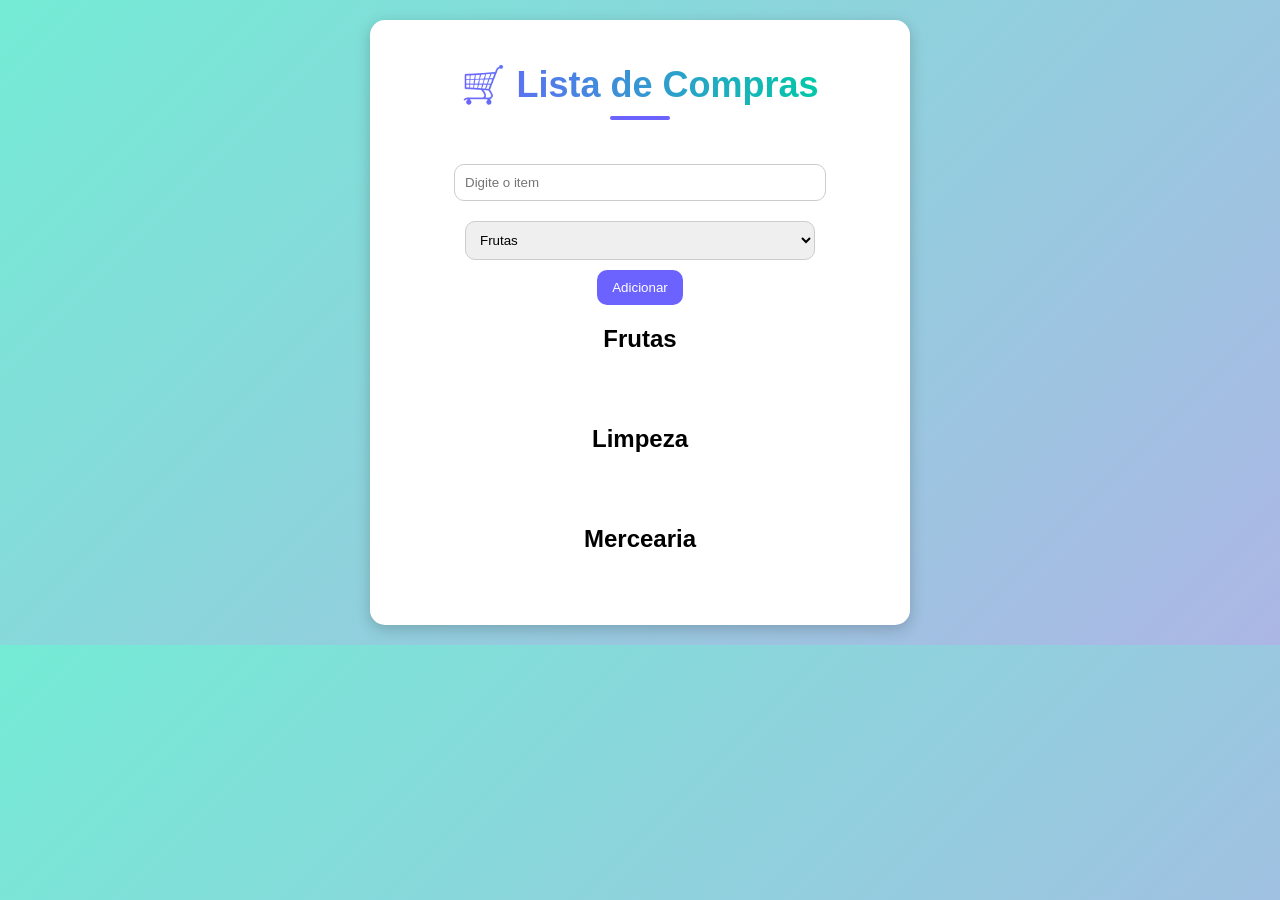
==== index.html @ 31687ebc "novo" ====
<!DOCTYPE html>
<html lang="pt-br">
<head>
    <meta charset="UTF-8">
    <title>Lista de Compras</title>
    <link rel="stylesheet" href="style.css">
</head>

<body>

<div class="container">
    <h1 class="titulo">🛒 Lista de Compras</h1>

    <input type="text" id="item" placeholder="Digite o item">

    <select id="categoria">
        <option value="frutas">Frutas</option>
        <option value="limpeza">Limpeza</option>
        <option value="mercearia">Mercearia</option>
    </select>

    <button onclick="adicionarItem()">Adicionar</button>

      <h2>Frutas</h2>
      <ul id="frutas"></ul>

      <h2>Limpeza</h2>
      <ul id="limpeza"></ul>

     <h2>Mercearia</h2>
      <ul id="mercearia"></ul>
</div>

<script src="script.js"></script>

</body>
</html>
---- style.css ----
/* Reset básico */
body {
    font-family: Arial, sans-serif;
    background: linear-gradient(135deg, #74ebd5, #ACB6E5);
    margin: 0;
    padding: 0;
    text-align: center;
}

/* Título bonito */
.titulo {
    font-size: 36px;
    background: linear-gradient(90deg, #6C63FF, #00C9A7);
    -webkit-background-clip: text;
    -webkit-text-fill-color: transparent;
    text-align: center;
}

/* linha embaixo do título */
.titulo::after {
    content: "";
    display: block;
    width: 60px;
    height: 4px;
    background: #6C63FF;
    margin: 10px auto;
    border-radius: 10px;
}

/* Caixa principal */
.container {

    display: flex;
    flex-direction: column;
    align-items: center;
    background: white;
    width: 80%;
    max-width: 500px;
    margin: 20px auto;
    padding: 20px;
    border-radius: 15px;
    box-shadow: 0 4px 15px rgba(0,0,0,0.2);
}

/* Inputs */
input, select {
    
    display: block;
    margin: 10px auto; /* ISSO CENTRALIZA */
    padding: 10px;
    margin: 10px;
    width: 70%;
    border-radius: 10px;
    border: 1px solid #ccc;
}

/* Botão */
button {
    padding: 10px 15px;
    border: none;
    border-radius: 10px;
    background: #6C63FF;
    color: white;
    cursor: pointer;
    transition: 0.3s;
}

button:hover {
    background: #4e47cc;
}

/* Listas */
ul {
    list-style: none;
    padding: 0;
}

li {
    background: #f5f5f5;
    margin: 8px 0;
    padding: 10px;
    border-radius: 10px;
    display: flex;
    justify-content: space-between;
    align-items: center;
}

/* Botão excluir */
li button {
    background: red;
    padding: 5px 8px;
    border-radius: 8px;
}

li button:hover {
    background: darkred;
}
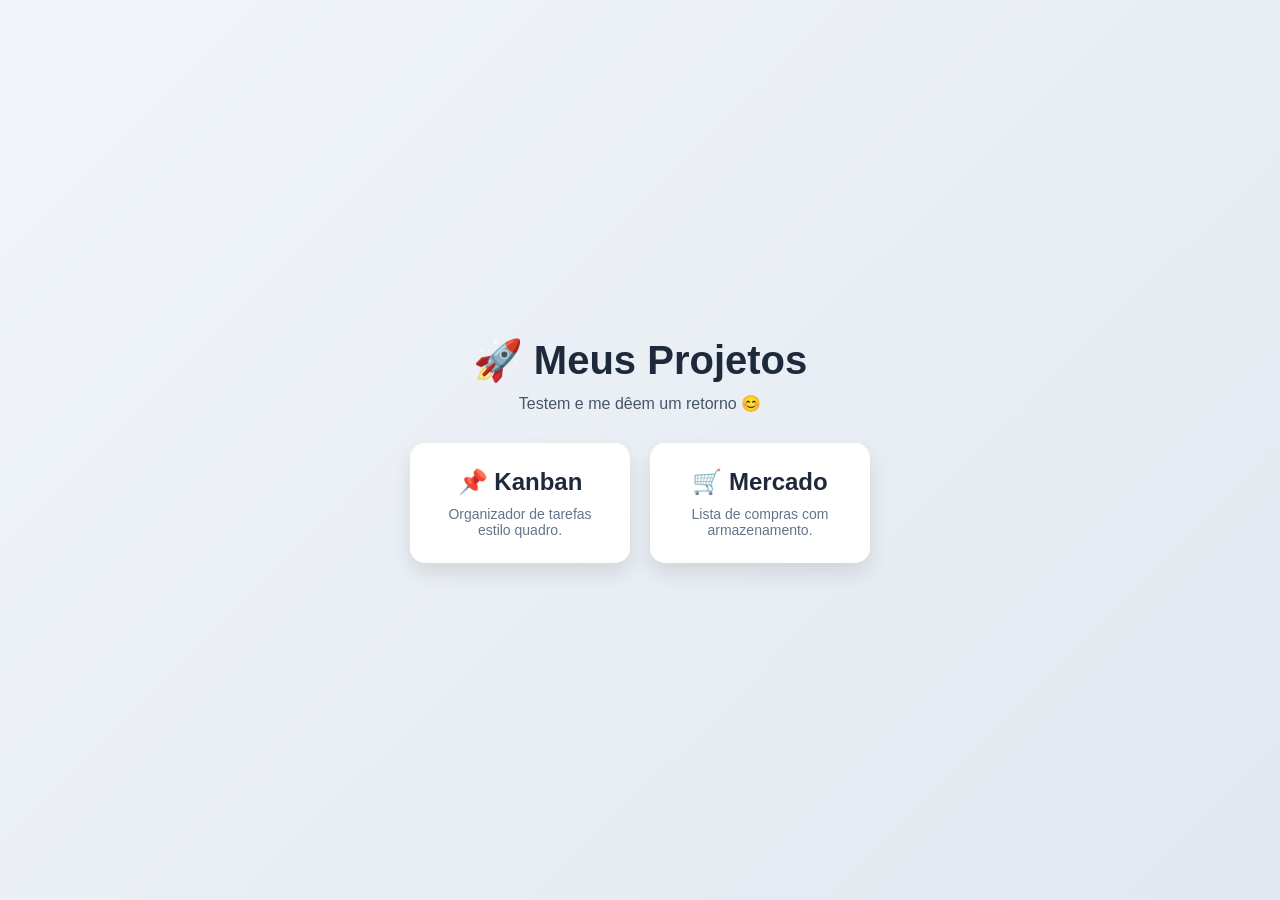
==== commit 612a153e: "Atualizacao" ====
--- a/index.html
+++ b/index.html
@@ -2,36 +2,91 @@
 <html lang="pt-br">
 <head>
     <meta charset="UTF-8">
-    <title>Lista de Compras</title>
-    <link rel="stylesheet" href="style.css">
+    <meta name="viewport" content="width=device-width, initial-scale=1.0">
+    <title>Meus Projetos - Rafaela Costa</title>
+
+    <style>
+        * {
+            margin: 0;
+            padding: 0;
+            box-sizing: border-box;
+            font-family: Arial, sans-serif;
+        }
+
+        body {
+            height: 100vh;
+            background: linear-gradient(135deg, #f1f5f9, #e2e8f0);
+            color: #1e293b;
+            display: flex;
+            justify-content: center;
+            align-items: center;
+        }
+
+        .container {
+            text-align: center;
+        }
+
+        h1 {
+            margin-bottom: 10px;
+            font-size: 2.5rem;
+        }
+
+        .subtitulo {
+            margin-bottom: 30px;
+            color: #475569;
+        }
+
+        .cards {
+            display: flex;
+            gap: 20px;
+            justify-content: center;
+            flex-wrap: wrap;
+        }
+
+        .card {
+            background: white;
+            padding: 25px;
+            border-radius: 15px;
+            width: 220px;
+            transition: 0.3s;
+            text-decoration: none;
+            color: #1e293b;
+            box-shadow: 0 10px 20px rgba(0,0,0,0.1);
+        }
+
+        .card:hover {
+            transform: translateY(-8px);
+            background: #f8fafc;
+        }
+
+        .card h2 {
+            margin-bottom: 10px;
+        }
+
+        .card p {
+            font-size: 14px;
+            color: #64748b;
+        }
+    </style>
 </head>
-
 <body>
 
-<div class="container">
-    <h1 class="titulo">🛒 Lista de Compras</h1>
+    <div class="container">
+        <h1>🚀 Meus Projetos</h1>
+        <p class="subtitulo">Testem e me dêem um retorno 😊</p>
 
-    <input type="text" id="item" placeholder="Digite o item">
+        <div class="cards">
+            <a href="Kanban/" class="card">
+                <h2>📌 Kanban</h2>
+                <p>Organizador de tarefas estilo quadro.</p>
+            </a>
 
-    <select id="categoria">
-        <option value="frutas">Frutas</option>
-        <option value="limpeza">Limpeza</option>
-        <option value="mercearia">Mercearia</option>
-    </select>
-
-    <button onclick="adicionarItem()">Adicionar</button>
-
-      <h2>Frutas</h2>
-      <ul id="frutas"></ul>
-
-      <h2>Limpeza</h2>
-      <ul id="limpeza"></ul>
-
-     <h2>Mercearia</h2>
-      <ul id="mercearia"></ul>
-</div>
-
-<script src="script.js"></script>
+            <a href="Mercado/" class="card">
+                <h2>🛒 Mercado</h2>
+                <p>Lista de compras com armazenamento.</p>
+            </a>
+        </div>
+    </div>
 
 </body>
 </html>
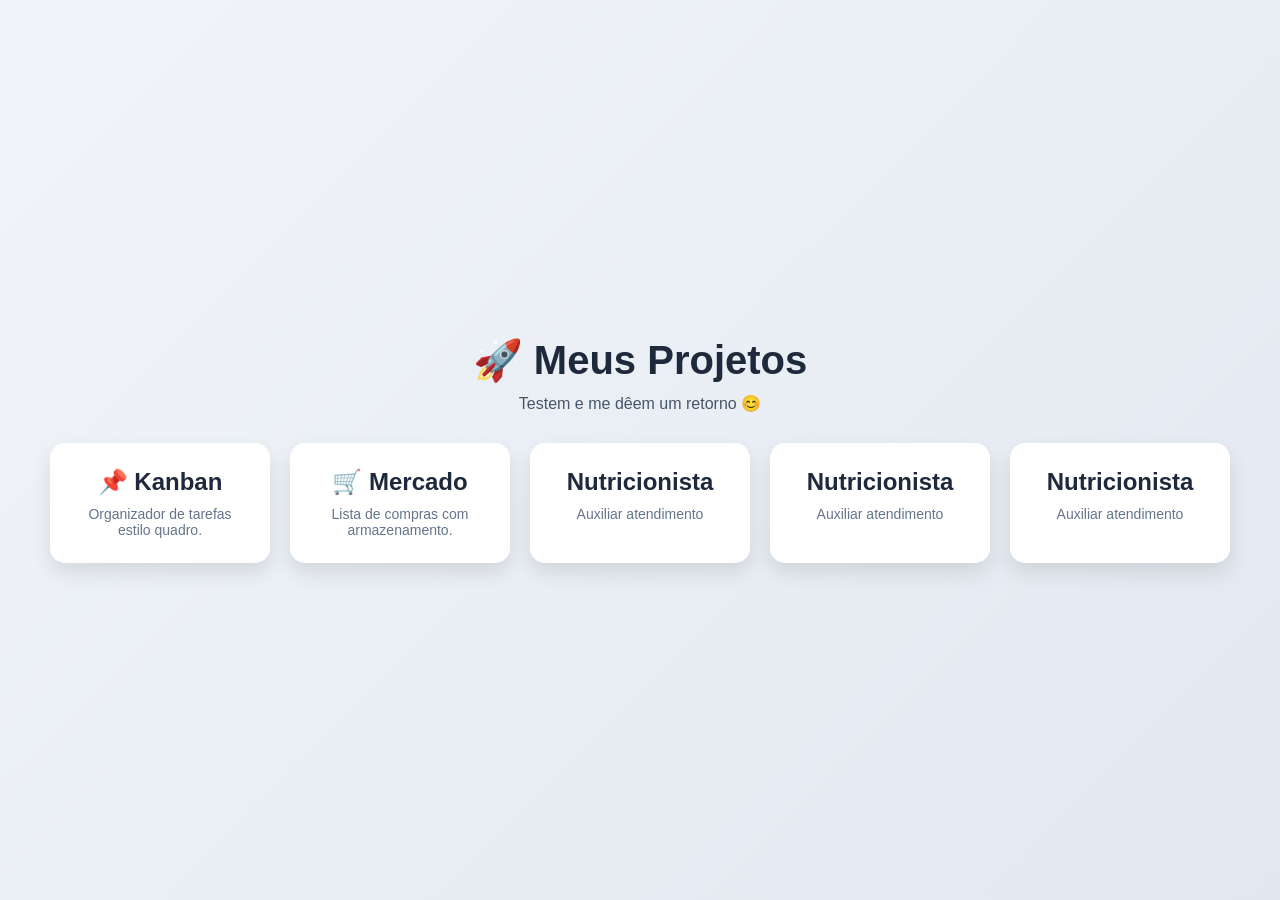
==== commit 06c20f51: "primeiro commit" ====
--- a/index.html
+++ b/index.html
@@ -1,92 +1,113 @@
-<!DOCTYPE html>
-<html lang="pt-br">
-<head>
-    <meta charset="UTF-8">
-    <meta name="viewport" content="width=device-width, initial-scale=1.0">
-    <title>Meus Projetos - Rafaela Costa</title>
-
-    <style>
-        * {
-            margin: 0;
-            padding: 0;
-            box-sizing: border-box;
-            font-family: Arial, sans-serif;
-        }
-
-        body {
-            height: 100vh;
-            background: linear-gradient(135deg, #f1f5f9, #e2e8f0);
-            color: #1e293b;
-            display: flex;
-            justify-content: center;
-            align-items: center;
-        }
-
-        .container {
-            text-align: center;
-        }
-
-        h1 {
-            margin-bottom: 10px;
-            font-size: 2.5rem;
-        }
-
-        .subtitulo {
-            margin-bottom: 30px;
-            color: #475569;
-        }
-
-        .cards {
-            display: flex;
-            gap: 20px;
-            justify-content: center;
-            flex-wrap: wrap;
-        }
-
-        .card {
-            background: white;
-            padding: 25px;
-            border-radius: 15px;
-            width: 220px;
-            transition: 0.3s;
-            text-decoration: none;
-            color: #1e293b;
-            box-shadow: 0 10px 20px rgba(0,0,0,0.1);
-        }
-
-        .card:hover {
-            transform: translateY(-8px);
-            background: #f8fafc;
-        }
-
-        .card h2 {
-            margin-bottom: 10px;
-        }
-
-        .card p {
-            font-size: 14px;
-            color: #64748b;
-        }
-    </style>
-</head>
-<body>
-
-    <div class="container">
-        <h1>🚀 Meus Projetos</h1>
-        <p class="subtitulo">Testem e me dêem um retorno 😊</p>
-
-        <div class="cards">
-            <a href="Kanban/" class="card">
-                <h2>📌 Kanban</h2>
-                <p>Organizador de tarefas estilo quadro.</p>
-            </a>
-
-            <a href="Mercado/" class="card">
-                <h2>🛒 Mercado</h2>
-                <p>Lista de compras com armazenamento.</p>
-            </a>
-        </div>
-    </div>
-
-</body>
+<!DOCTYPE html>
+<html lang="pt-br">
+<head>
+    <meta charset="UTF-8">
+    <meta name="viewport" content="width=device-width, initial-scale=1.0">
+    <title>Meus Projetos - Rafaela Costa</title>
+
+    <style>
+        * {
+            margin: 0;
+            padding: 0;
+            box-sizing: border-box;
+            font-family: Arial, sans-serif;
+        }
+
+        body {
+            height: 100vh;
+            background: linear-gradient(135deg, #f1f5f9, #e2e8f0);
+            color: #1e293b;
+            display: flex;
+            justify-content: center;
+            align-items: center;
+        }
+
+        .container {
+            text-align: center;
+        }
+
+        h1 {
+            margin-bottom: 10px;
+            font-size: 2.5rem;
+        }
+
+        .subtitulo {
+            margin-bottom: 30px;
+            color: #475569;
+        }
+
+        .cards {
+            display: flex;
+            gap: 20px;
+            justify-content: center;
+            flex-wrap: wrap;
+        }
+
+        .card {
+            background: white;
+            padding: 25px;
+            border-radius: 15px;
+            width: 220px;
+            transition: 0.3s;
+            text-decoration: none;
+            color: #1e293b;
+            box-shadow: 0 10px 20px rgba(0,0,0,0.1);
+        }
+
+        .card:hover {
+            transform: translateY(-8px);
+            background: #f8fafc;
+        }
+
+        .card h2 {
+            margin-bottom: 10px;
+        }
+
+        .card p {
+            font-size: 14px;
+            color: #64748b;
+        }
+    </style>
+</head>
+<body>
+
+    <div class="container">
+        <h1>🚀 Meus Projetos</h1>
+        <p class="subtitulo">Testem e me dêem um retorno 😊</p>
+
+        <div class="cards">
+            <a href="Kanban/" class="card">
+                <h2>📌 Kanban</h2>
+                <p>Organizador de tarefas estilo quadro.</p>
+            </a>
+
+            <a href="Mercado/" class="card">
+                <h2>🛒 Mercado</h2>
+                <p>Lista de compras com armazenamento.</p>
+            </a>
+
+            <a href="nutri" class="card">
+                <h2> Nutricionista</h2>
+                <p> Auxiliar atendimento</p>
+            </a>
+
+            <a href="pokemon/" class="card">
+                <h2> Nutricionista</h2>
+                <p> Auxiliar atendimento</p>
+            </a>
+
+             <a href="localizacao/" class="card">
+                <h2> Nutricionista</h2>
+                <p> Auxiliar atendimento</p>
+            </a>
+ 
+ 
+
+
+
+
+        </div>
+    </div>
+
+</body>
 </html>
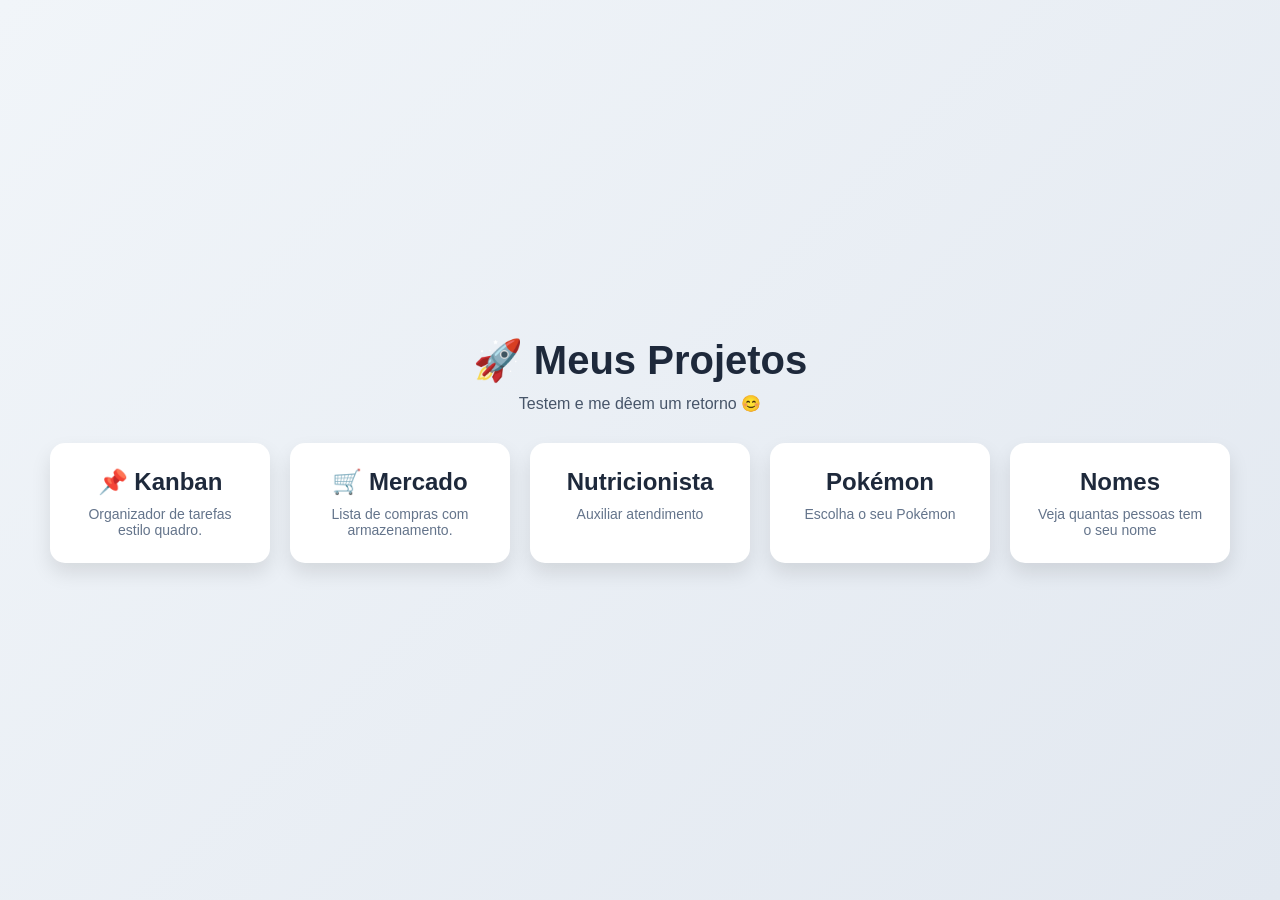
==== commit 9d6f0635: "Atulizacao" ====
--- a/index.html
+++ b/index.html
@@ -92,13 +92,13 @@
             </a>
 
             <a href="pokemon/" class="card">
-                <h2> Nutricionista</h2>
-                <p> Auxiliar atendimento</p>
+                <h2> Pokémon</h2>
+                <p> Escolha o seu Pokémon</p>
             </a>
 
              <a href="localizacao/" class="card">
-                <h2> Nutricionista</h2>
-                <p> Auxiliar atendimento</p>
+                <h2> Nomes </h2>
+                <p> Veja quantas pessoas tem o seu nome </p>
             </a>
  
  
